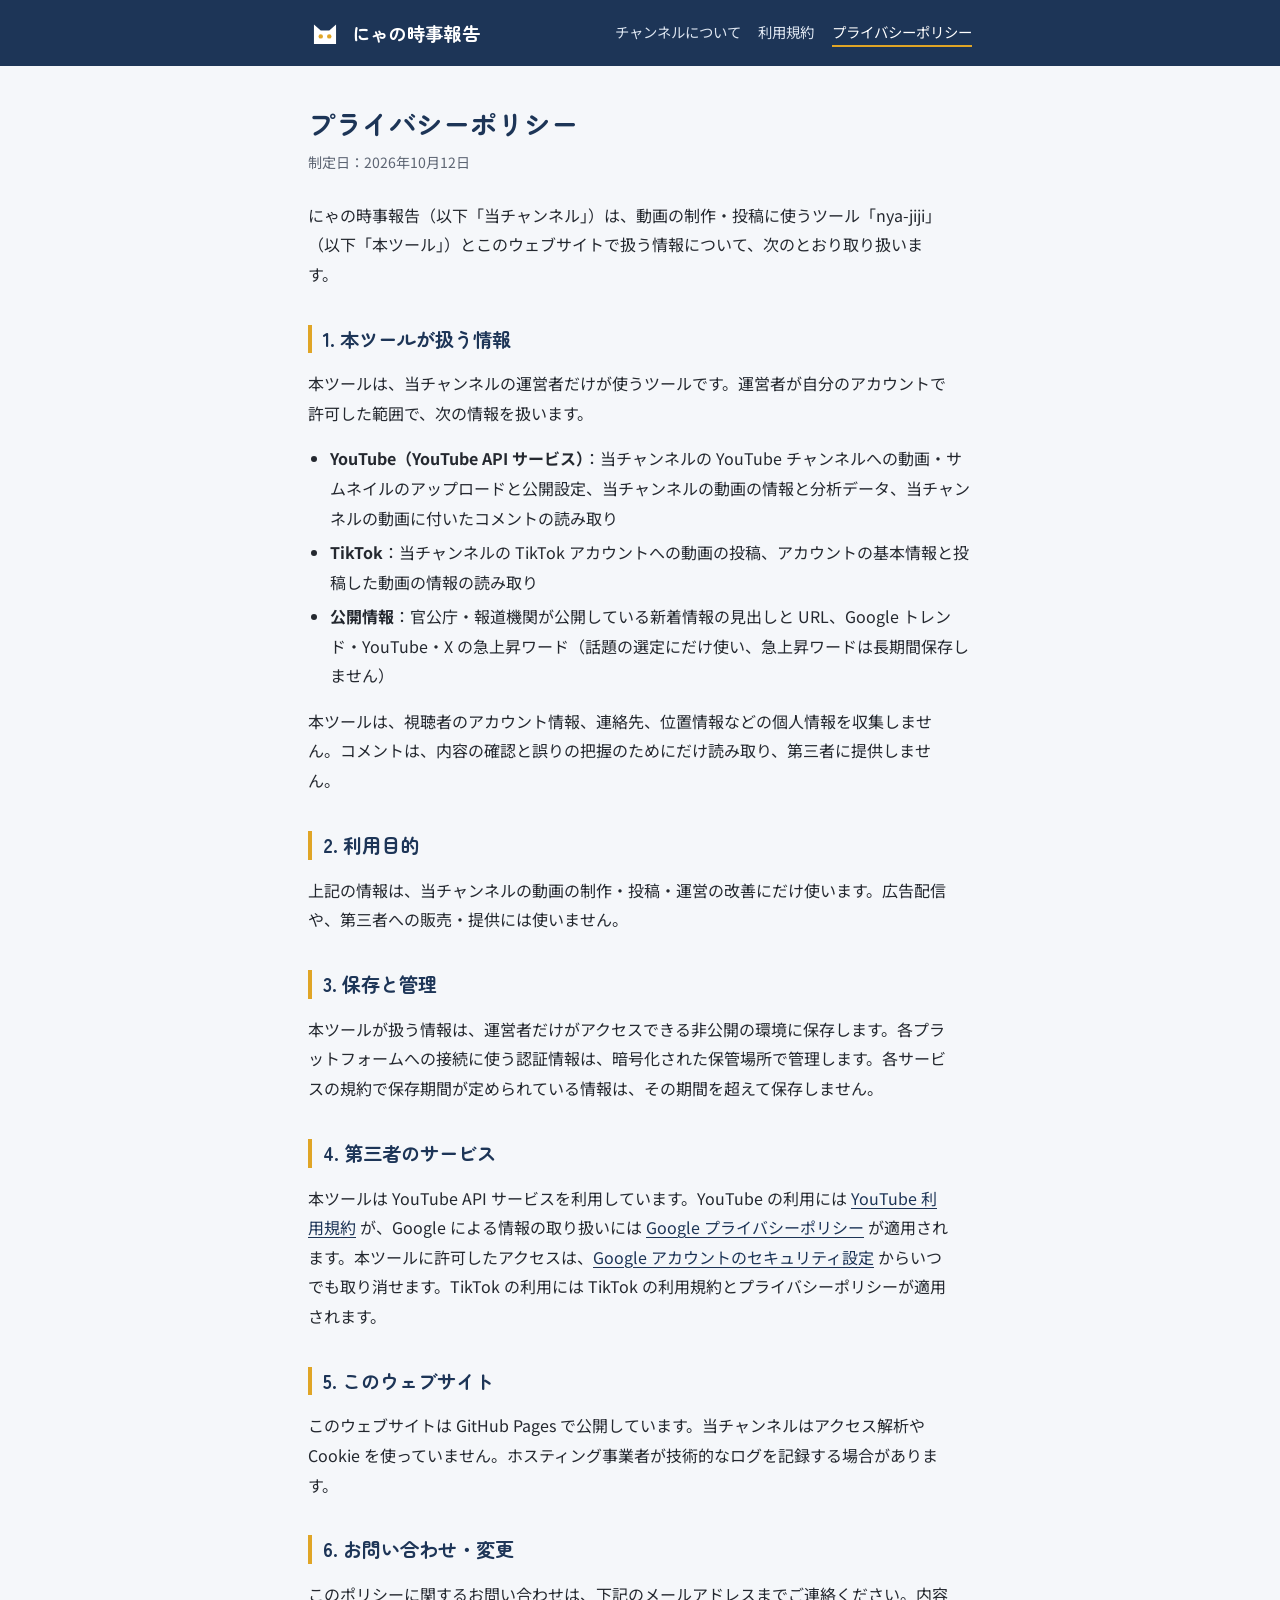
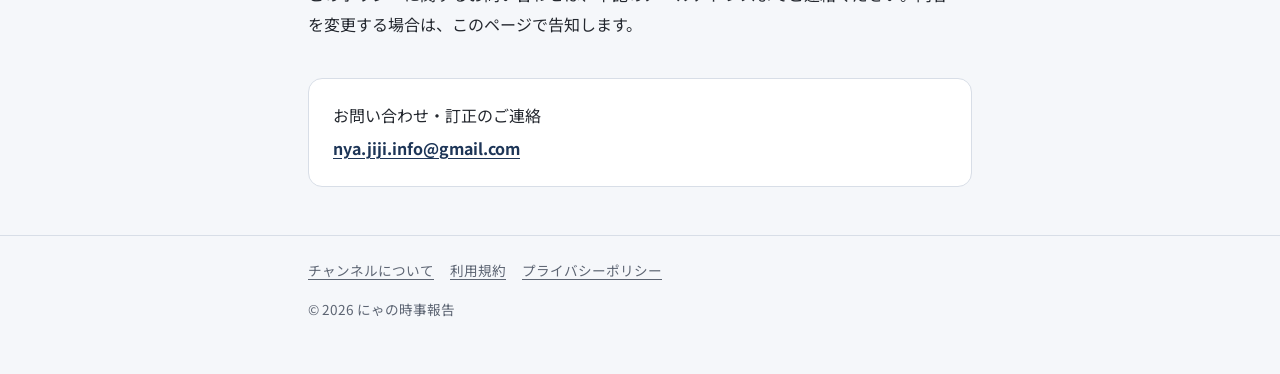
==== privacy.html @ 270d0b6d "Add files via upload" ====
<!doctype html>
<html lang="ja">
<head>
<meta charset="utf-8">
<meta name="viewport" content="width=device-width, initial-scale=1">
<title>プライバシーポリシー｜にゃの時事報告</title>
<meta name="description" content="にゃの時事報告：官公庁の発表やニュースが、暮らしにどう関わるかを解説するチャンネルです。">
<link rel="preconnect" href="https://fonts.googleapis.com">
<link rel="preconnect" href="https://fonts.gstatic.com" crossorigin>
<link href="https://fonts.googleapis.com/css2?family=Noto+Sans+JP:wght@400;700&family=Zen+Maru+Gothic:wght@700&display=swap" rel="stylesheet">
<link rel="stylesheet" href="style.css">
</head>
<body>
<header class="site"><div class="wrap">
<a class="logo" href="./"><svg viewBox="0 0 40 40" aria-hidden="true"><path d="M7 33V10l8 7h10l8-7v23z" fill="#fff"/><circle cx="15" cy="24" r="2.6" fill="#e0a526"/><circle cx="25" cy="24" r="2.6" fill="#e0a526"/></svg>にゃの時事報告</a>
<nav class="site" aria-label="サイト内">
<a href="./">チャンネルについて</a><a href="terms.html">利用規約</a><a href="privacy.html" aria-current="page">プライバシーポリシー</a>
</nav>
</div></header>
<main><div class="wrap">
<h1 class="page">プライバシーポリシー</h1>
<p class="updated">制定日：2026年10月12日</p>
<p>にゃの時事報告（以下「当チャンネル」）は、動画の制作・投稿に使うツール「nya-jiji」（以下「本ツール」）とこのウェブサイトで扱う情報について、次のとおり取り扱います。</p>

<h2>1. 本ツールが扱う情報</h2>
<p>本ツールは、当チャンネルの運営者だけが使うツールです。運営者が自分のアカウントで許可した範囲で、次の情報を扱います。</p>
<ul>
<li><strong>YouTube（YouTube API サービス）</strong>：当チャンネルの YouTube チャンネルへの動画・サムネイルのアップロードと公開設定、当チャンネルの動画の情報と分析データ、当チャンネルの動画に付いたコメントの読み取り</li>
<li><strong>TikTok</strong>：当チャンネルの TikTok アカウントへの動画の投稿、アカウントの基本情報と投稿した動画の情報の読み取り</li>
<li><strong>公開情報</strong>：官公庁・報道機関が公開している新着情報の見出しと URL、Google トレンド・YouTube・X の急上昇ワード（話題の選定にだけ使い、急上昇ワードは長期間保存しません）</li>
</ul>
<p>本ツールは、視聴者のアカウント情報、連絡先、位置情報などの個人情報を収集しません。コメントは、内容の確認と誤りの把握のためにだけ読み取り、第三者に提供しません。</p>

<h2>2. 利用目的</h2>
<p>上記の情報は、当チャンネルの動画の制作・投稿・運営の改善にだけ使います。広告配信や、第三者への販売・提供には使いません。</p>

<h2>3. 保存と管理</h2>
<p>本ツールが扱う情報は、運営者だけがアクセスできる非公開の環境に保存します。各プラットフォームへの接続に使う認証情報は、暗号化された保管場所で管理します。各サービスの規約で保存期間が定められている情報は、その期間を超えて保存しません。</p>

<h2>4. 第三者のサービス</h2>
<p>本ツールは YouTube API サービスを利用しています。YouTube の利用には <a href="https://www.youtube.com/t/terms">YouTube 利用規約</a> が、Google による情報の取り扱いには <a href="https://policies.google.com/privacy">Google プライバシーポリシー</a> が適用されます。本ツールに許可したアクセスは、<a href="https://security.google.com/settings/security/permissions">Google アカウントのセキュリティ設定</a> からいつでも取り消せます。TikTok の利用には TikTok の利用規約とプライバシーポリシーが適用されます。</p>

<h2>5. このウェブサイト</h2>
<p>このウェブサイトは GitHub Pages で公開しています。当チャンネルはアクセス解析や Cookie を使っていません。ホスティング事業者が技術的なログを記録する場合があります。</p>

<h2>6. お問い合わせ・変更</h2>
<p>このポリシーに関するお問い合わせは、下記のメールアドレスまでご連絡ください。内容を変更する場合は、このページで告知します。</p>
<section class="contact" aria-label="お問い合わせ">
<p>お問い合わせ・訂正のご連絡</p>
<p class="mail"><a href="mailto:nya.jiji.info@gmail.com">nya.jiji.info@gmail.com</a></p>
</section>
</div></main>
<footer class="site"><div class="wrap">
<a href="./">チャンネルについて</a><a href="terms.html">利用規約</a><a href="privacy.html">プライバシーポリシー</a>
<p>© 2026 にゃの時事報告</p>
</div></footer>
</body>
</html>
---- style.css ----
:root {
  --ink: #1d3557;      /* 見出し・ロゴ：信頼感のある藍 */
  --text: #24282f;
  --muted: #5d6573;
  --paper: #f5f7fa;
  --card: #ffffff;
  --line: #d8dee7;
  --eye: #e0a526;      /* 猫の目の琥珀色。強調は1か所だけに使う */
  --radius: 14px;
}
* { box-sizing: border-box; }
html { -webkit-text-size-adjust: 100%; }
body {
  margin: 0;
  background: var(--paper);
  color: var(--text);
  font-family: "Noto Sans JP", "Hiragino Sans", "Hiragino Kaku Gothic ProN", Meiryo, sans-serif;
  font-size: 16px;
  line-height: 1.85;
}
a { color: var(--ink); text-underline-offset: 3px; }
a:focus-visible { outline: 3px solid var(--eye); outline-offset: 2px; border-radius: 4px; }
.wrap { max-width: 44rem; margin: 0 auto; padding: 0 1.25rem; }

header.site { background: var(--ink); color: #fff; }
header.site .wrap { display: flex; align-items: center; justify-content: space-between; gap: 1rem; padding-top: 1rem; padding-bottom: 1rem; flex-wrap: wrap; }
.logo { display: flex; align-items: center; gap: .6rem; color: #fff; text-decoration: none; font-family: "Zen Maru Gothic", "Noto Sans JP", sans-serif; font-weight: 700; font-size: 1.15rem; letter-spacing: .02em; }
.logo svg { width: 34px; height: 34px; flex: none; }
nav.site { display: flex; flex-wrap: wrap; gap: .2rem 1.1rem; }
nav.site a { color: #dfe7f2; text-decoration: none; font-size: .9rem; white-space: nowrap; }
nav.site a[aria-current="page"] { color: #fff; border-bottom: 2px solid var(--eye); }

.hero { padding: 3.2rem 0 2.4rem; }
.hero h1 { font-family: "Zen Maru Gothic", "Noto Sans JP", sans-serif; font-size: clamp(1.9rem, 6vw, 2.6rem); line-height: 1.35; color: var(--ink); margin: 0 0 1rem; }
.hero p { font-size: 1.05rem; color: var(--muted); margin: 0; max-width: 34em; }

main { padding-bottom: 3rem; }
h1.page { font-family: "Zen Maru Gothic", "Noto Sans JP", sans-serif; color: var(--ink); font-size: 1.7rem; line-height: 1.4; margin: 2.4rem 0 .4rem; }
.updated { color: var(--muted); font-size: .88rem; margin: 0 0 1.6rem; }
h2 { font-family: "Zen Maru Gothic", "Noto Sans JP", sans-serif; color: var(--ink); font-size: 1.2rem; margin: 2.2rem 0 .6rem; padding-left: .7rem; border-left: 4px solid var(--eye); line-height: 1.5; }
p, li { max-width: 40em; }
ul, ol { padding-left: 1.4rem; }
li { margin: .3rem 0; }

.promise { background: var(--card); border: 1px solid var(--line); border-radius: var(--radius); padding: 1.4rem 1.5rem; margin: 1.8rem 0; }
.promise h2 { margin-top: 0; }

.contact { background: var(--card); border: 1px solid var(--line); border-radius: var(--radius); padding: 1.2rem 1.5rem; margin-top: 2.4rem; }
.contact p { margin: .2rem 0; }
.mail { font-weight: 700; word-break: break-all; }

footer.site { border-top: 1px solid var(--line); color: var(--muted); font-size: .85rem; padding: 1.4rem 0 2.4rem; }
footer.site a { color: var(--muted); margin-right: 1rem; }
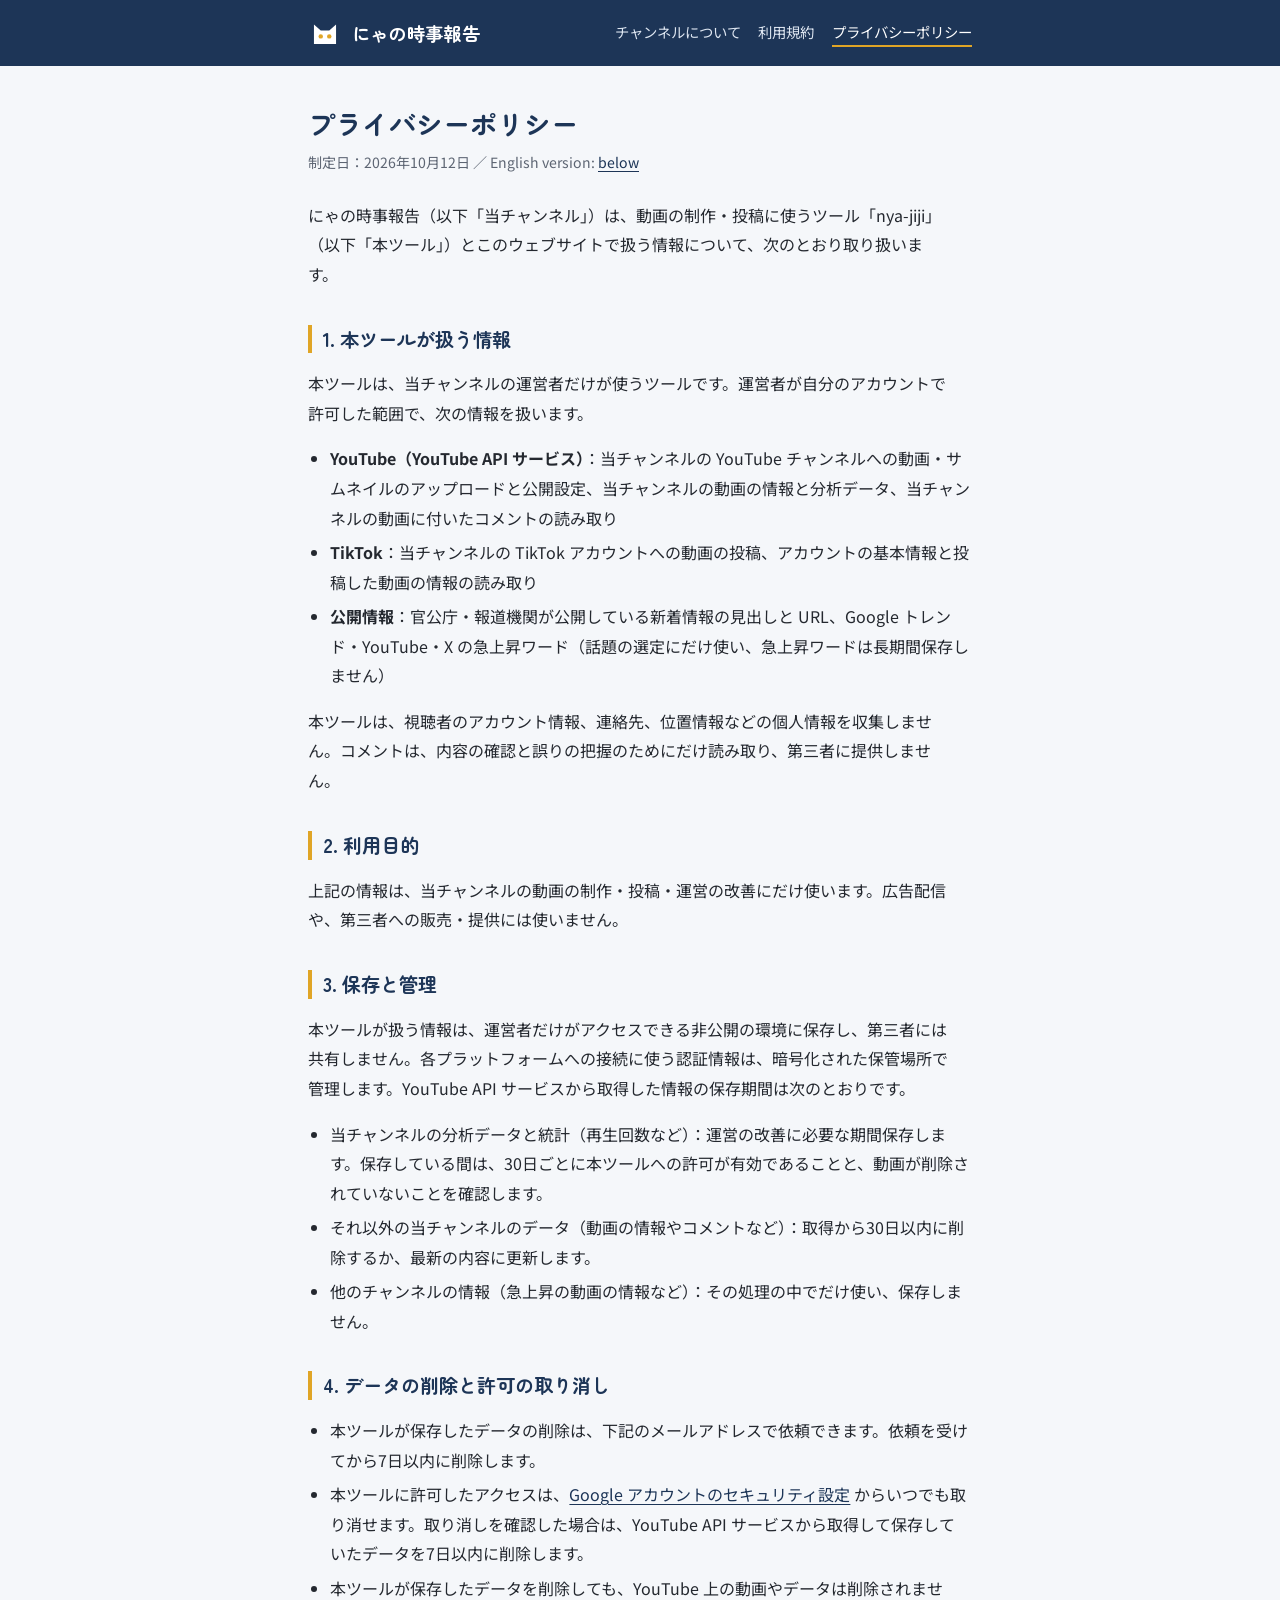
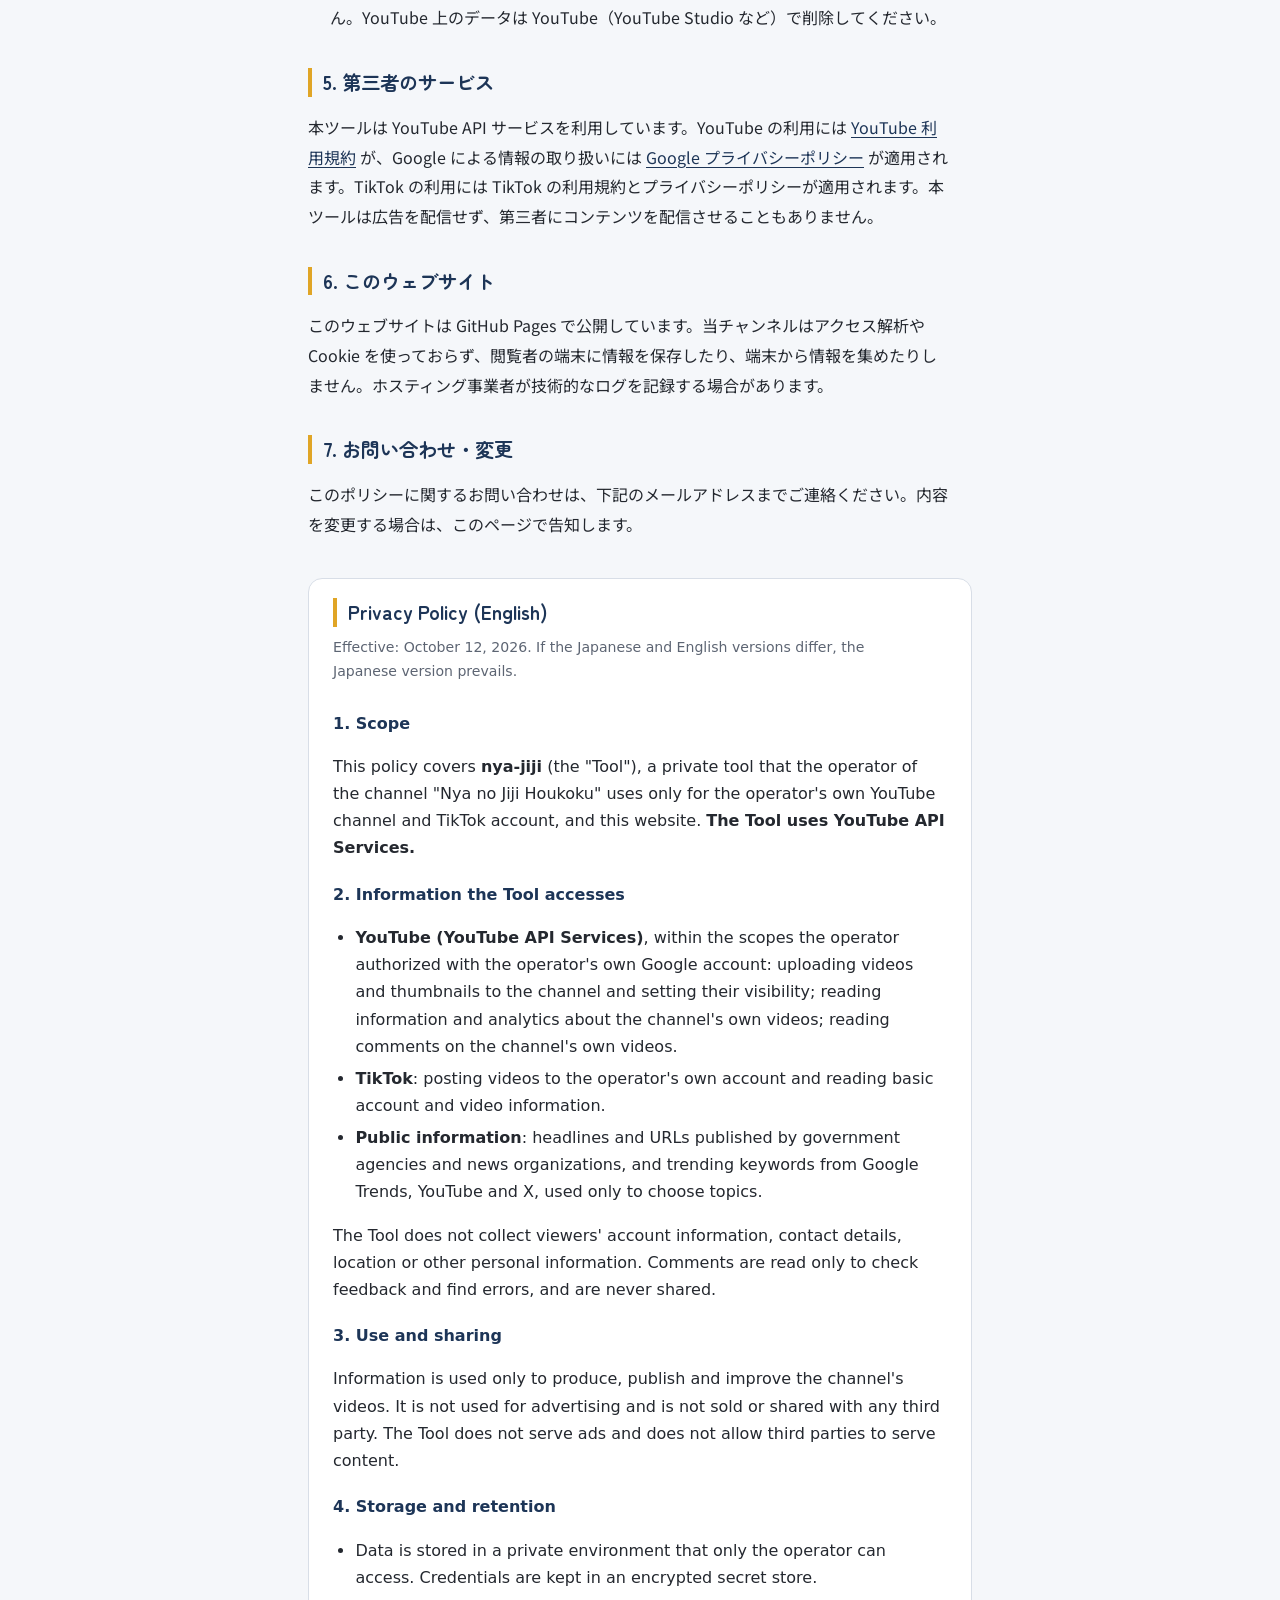
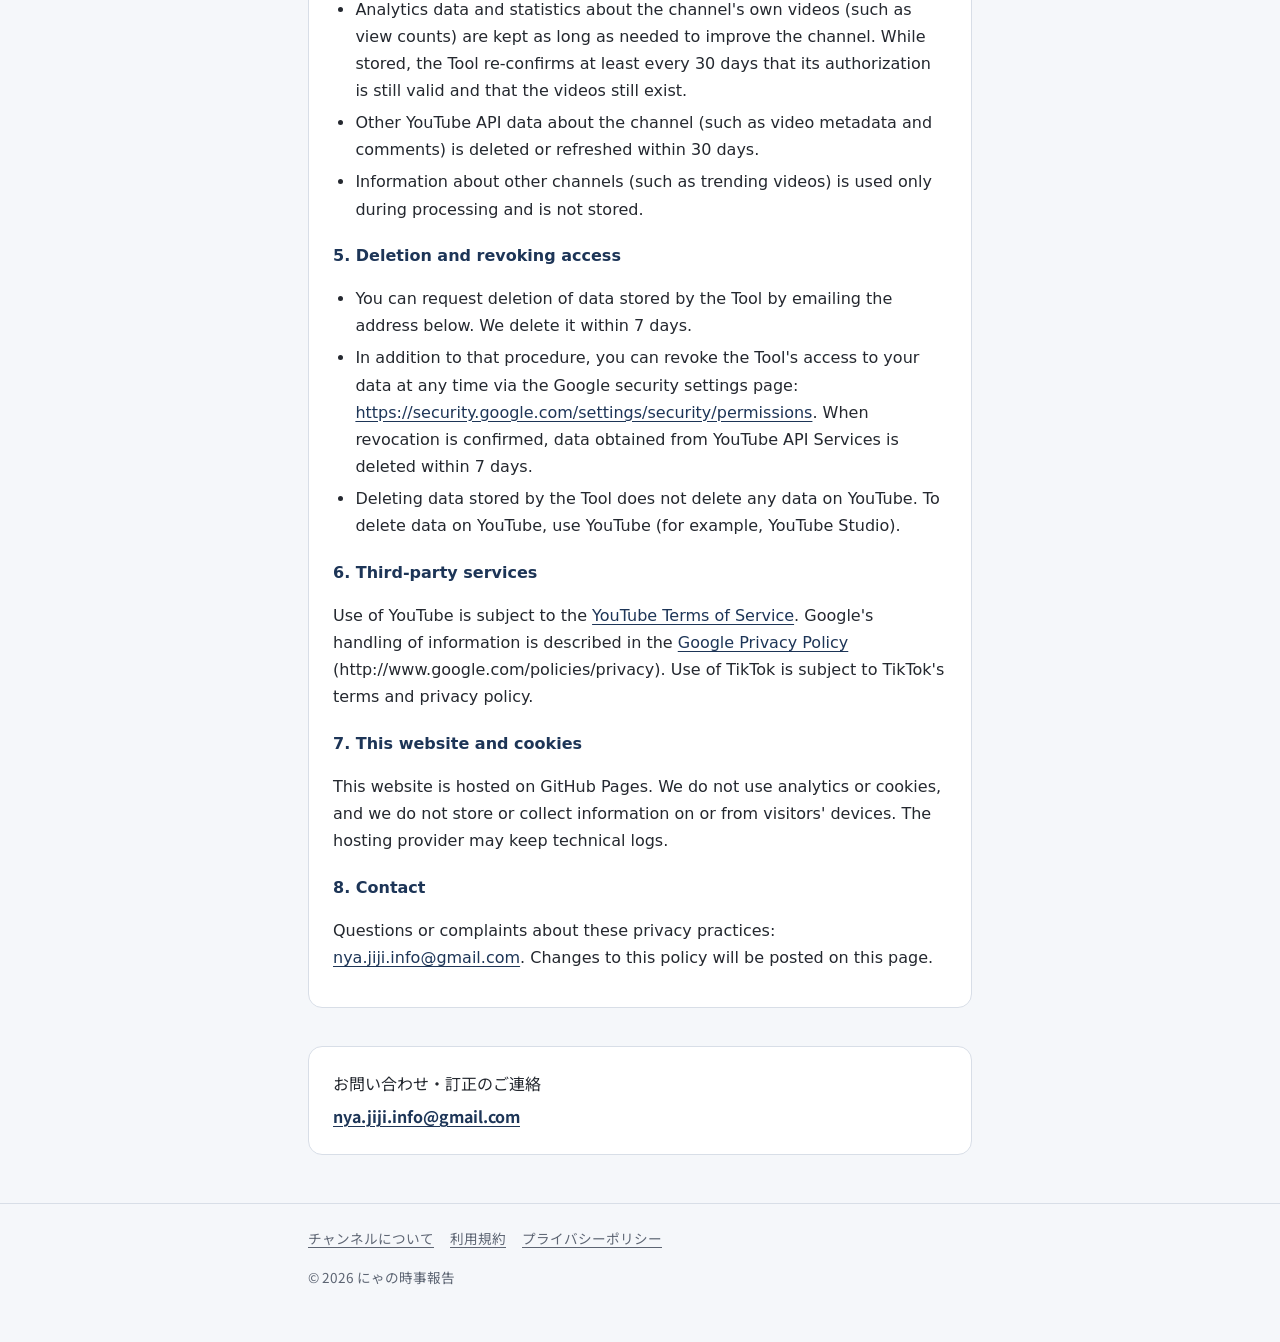
==== commit 7faa6e1e: "Add files via upload" ====
--- a/privacy.html
+++ b/privacy.html
@@ -19,7 +19,7 @@
 </div></header>
 <main><div class="wrap">
 <h1 class="page">プライバシーポリシー</h1>
-<p class="updated">制定日：2026年10月12日</p>
+<p class="updated">制定日：2026年10月12日 ／ English version: <a href="#en">below</a></p>
 <p>にゃの時事報告（以下「当チャンネル」）は、動画の制作・投稿に使うツール「nya-jiji」（以下「本ツール」）とこのウェブサイトで扱う情報について、次のとおり取り扱います。</p>
 
 <h2>1. 本ツールが扱う情報</h2>
@@ -35,16 +35,62 @@
 <p>上記の情報は、当チャンネルの動画の制作・投稿・運営の改善にだけ使います。広告配信や、第三者への販売・提供には使いません。</p>
 
 <h2>3. 保存と管理</h2>
-<p>本ツールが扱う情報は、運営者だけがアクセスできる非公開の環境に保存します。各プラットフォームへの接続に使う認証情報は、暗号化された保管場所で管理します。各サービスの規約で保存期間が定められている情報は、その期間を超えて保存しません。</p>
+<p>本ツールが扱う情報は、運営者だけがアクセスできる非公開の環境に保存し、第三者には共有しません。各プラットフォームへの接続に使う認証情報は、暗号化された保管場所で管理します。YouTube API サービスから取得した情報の保存期間は次のとおりです。</p>
+<ul>
+<li>当チャンネルの分析データと統計（再生回数など）：運営の改善に必要な期間保存します。保存している間は、30日ごとに本ツールへの許可が有効であることと、動画が削除されていないことを確認します。</li>
+<li>それ以外の当チャンネルのデータ（動画の情報やコメントなど）：取得から30日以内に削除するか、最新の内容に更新します。</li>
+<li>他のチャンネルの情報（急上昇の動画の情報など）：その処理の中でだけ使い、保存しません。</li>
+</ul>
 
-<h2>4. 第三者のサービス</h2>
-<p>本ツールは YouTube API サービスを利用しています。YouTube の利用には <a href="https://www.youtube.com/t/terms">YouTube 利用規約</a> が、Google による情報の取り扱いには <a href="https://policies.google.com/privacy">Google プライバシーポリシー</a> が適用されます。本ツールに許可したアクセスは、<a href="https://security.google.com/settings/security/permissions">Google アカウントのセキュリティ設定</a> からいつでも取り消せます。TikTok の利用には TikTok の利用規約とプライバシーポリシーが適用されます。</p>
+<h2>4. データの削除と許可の取り消し</h2>
+<ul>
+<li>本ツールが保存したデータの削除は、下記のメールアドレスで依頼できます。依頼を受けてから7日以内に削除します。</li>
+<li>本ツールに許可したアクセスは、<a href="https://security.google.com/settings/security/permissions">Google アカウントのセキュリティ設定</a> からいつでも取り消せます。取り消しを確認した場合は、YouTube API サービスから取得して保存していたデータを7日以内に削除します。</li>
+<li>本ツールが保存したデータを削除しても、YouTube 上の動画やデータは削除されません。YouTube 上のデータは YouTube（YouTube Studio など）で削除してください。</li>
+</ul>
 
-<h2>5. このウェブサイト</h2>
-<p>このウェブサイトは GitHub Pages で公開しています。当チャンネルはアクセス解析や Cookie を使っていません。ホスティング事業者が技術的なログを記録する場合があります。</p>
+<h2>5. 第三者のサービス</h2>
+<p>本ツールは YouTube API サービスを利用しています。YouTube の利用には <a href="https://www.youtube.com/t/terms">YouTube 利用規約</a> が、Google による情報の取り扱いには <a href="https://policies.google.com/privacy">Google プライバシーポリシー</a> が適用されます。TikTok の利用には TikTok の利用規約とプライバシーポリシーが適用されます。本ツールは広告を配信せず、第三者にコンテンツを配信させることもありません。</p>
 
-<h2>6. お問い合わせ・変更</h2>
+<h2>6. このウェブサイト</h2>
+<p>このウェブサイトは GitHub Pages で公開しています。当チャンネルはアクセス解析や Cookie を使っておらず、閲覧者の端末に情報を保存したり、端末から情報を集めたりしません。ホスティング事業者が技術的なログを記録する場合があります。</p>
+
+<h2>7. お問い合わせ・変更</h2>
 <p>このポリシーに関するお問い合わせは、下記のメールアドレスまでご連絡ください。内容を変更する場合は、このページで告知します。</p>
+<section class="en" lang="en" id="en" aria-labelledby="privacy-en">
+<h2 id="privacy-en">Privacy Policy (English)</h2>
+<p class="updated">Effective: October 12, 2026. If the Japanese and English versions differ, the Japanese version prevails.</p>
+<h3>1. Scope</h3>
+<p>This policy covers <strong>nya-jiji</strong> (the "Tool"), a private tool that the operator of the channel "Nya no Jiji Houkoku" uses only for the operator's own YouTube channel and TikTok account, and this website. <strong>The Tool uses YouTube API Services.</strong></p>
+<h3>2. Information the Tool accesses</h3>
+<ul>
+<li><strong>YouTube (YouTube API Services)</strong>, within the scopes the operator authorized with the operator's own Google account: uploading videos and thumbnails to the channel and setting their visibility; reading information and analytics about the channel's own videos; reading comments on the channel's own videos.</li>
+<li><strong>TikTok</strong>: posting videos to the operator's own account and reading basic account and video information.</li>
+<li><strong>Public information</strong>: headlines and URLs published by government agencies and news organizations, and trending keywords from Google Trends, YouTube and X, used only to choose topics.</li>
+</ul>
+<p>The Tool does not collect viewers' account information, contact details, location or other personal information. Comments are read only to check feedback and find errors, and are never shared.</p>
+<h3>3. Use and sharing</h3>
+<p>Information is used only to produce, publish and improve the channel's videos. It is not used for advertising and is not sold or shared with any third party. The Tool does not serve ads and does not allow third parties to serve content.</p>
+<h3>4. Storage and retention</h3>
+<ul>
+<li>Data is stored in a private environment that only the operator can access. Credentials are kept in an encrypted secret store.</li>
+<li>Analytics data and statistics about the channel's own videos (such as view counts) are kept as long as needed to improve the channel. While stored, the Tool re-confirms at least every 30 days that its authorization is still valid and that the videos still exist.</li>
+<li>Other YouTube API data about the channel (such as video metadata and comments) is deleted or refreshed within 30 days.</li>
+<li>Information about other channels (such as trending videos) is used only during processing and is not stored.</li>
+</ul>
+<h3>5. Deletion and revoking access</h3>
+<ul>
+<li>You can request deletion of data stored by the Tool by emailing the address below. We delete it within 7 days.</li>
+<li>In addition to that procedure, you can revoke the Tool's access to your data at any time via the Google security settings page: <a href="https://security.google.com/settings/security/permissions">https://security.google.com/settings/security/permissions</a>. When revocation is confirmed, data obtained from YouTube API Services is deleted within 7 days.</li>
+<li>Deleting data stored by the Tool does not delete any data on YouTube. To delete data on YouTube, use YouTube (for example, YouTube Studio).</li>
+</ul>
+<h3>6. Third-party services</h3>
+<p>Use of YouTube is subject to the <a href="https://www.youtube.com/t/terms">YouTube Terms of Service</a>. Google's handling of information is described in the <a href="https://policies.google.com/privacy">Google Privacy Policy</a> (http://www.google.com/policies/privacy). Use of TikTok is subject to TikTok's terms and privacy policy.</p>
+<h3>7. This website and cookies</h3>
+<p>This website is hosted on GitHub Pages. We do not use analytics or cookies, and we do not store or collect information on or from visitors' devices. The hosting provider may keep technical logs.</p>
+<h3>8. Contact</h3>
+<p>Questions or complaints about these privacy practices: <a href="mailto:nya.jiji.info@gmail.com">nya.jiji.info@gmail.com</a>. Changes to this policy will be posted on this page.</p>
+</section>
 <section class="contact" aria-label="お問い合わせ">
 <p>お問い合わせ・訂正のご連絡</p>
 <p class="mail"><a href="mailto:nya.jiji.info@gmail.com">nya.jiji.info@gmail.com</a></p>
--- a/style.css
+++ b/style.css
@@ -51,3 +51,11 @@
 
 footer.site { border-top: 1px solid var(--line); color: var(--muted); font-size: .85rem; padding: 1.4rem 0 2.4rem; }
 footer.site a { color: var(--muted); margin-right: 1rem; }
+
+.channel-link { margin-top: 1.2rem !important; }
+.channel-link a { display: inline-block; font-weight: 700; color: var(--ink); background: var(--card); border: 1px solid var(--line); border-radius: 999px; padding: .45rem 1.1rem; text-decoration: none; }
+.channel-link a:hover { border-color: var(--ink); }
+.en { overflow-wrap: anywhere; background: var(--card); border: 1px solid var(--line); border-radius: var(--radius); padding: 1.2rem 1.5rem; margin-top: 2.4rem; font-family: system-ui, -apple-system, "Segoe UI", Roboto, "Noto Sans JP", sans-serif; line-height: 1.7; }
+.en h2 { margin-top: 0; }
+.en h3 { color: var(--ink); font-size: 1rem; margin: 1.2rem 0 .3rem; }
+.en ol li { margin: .5rem 0; }
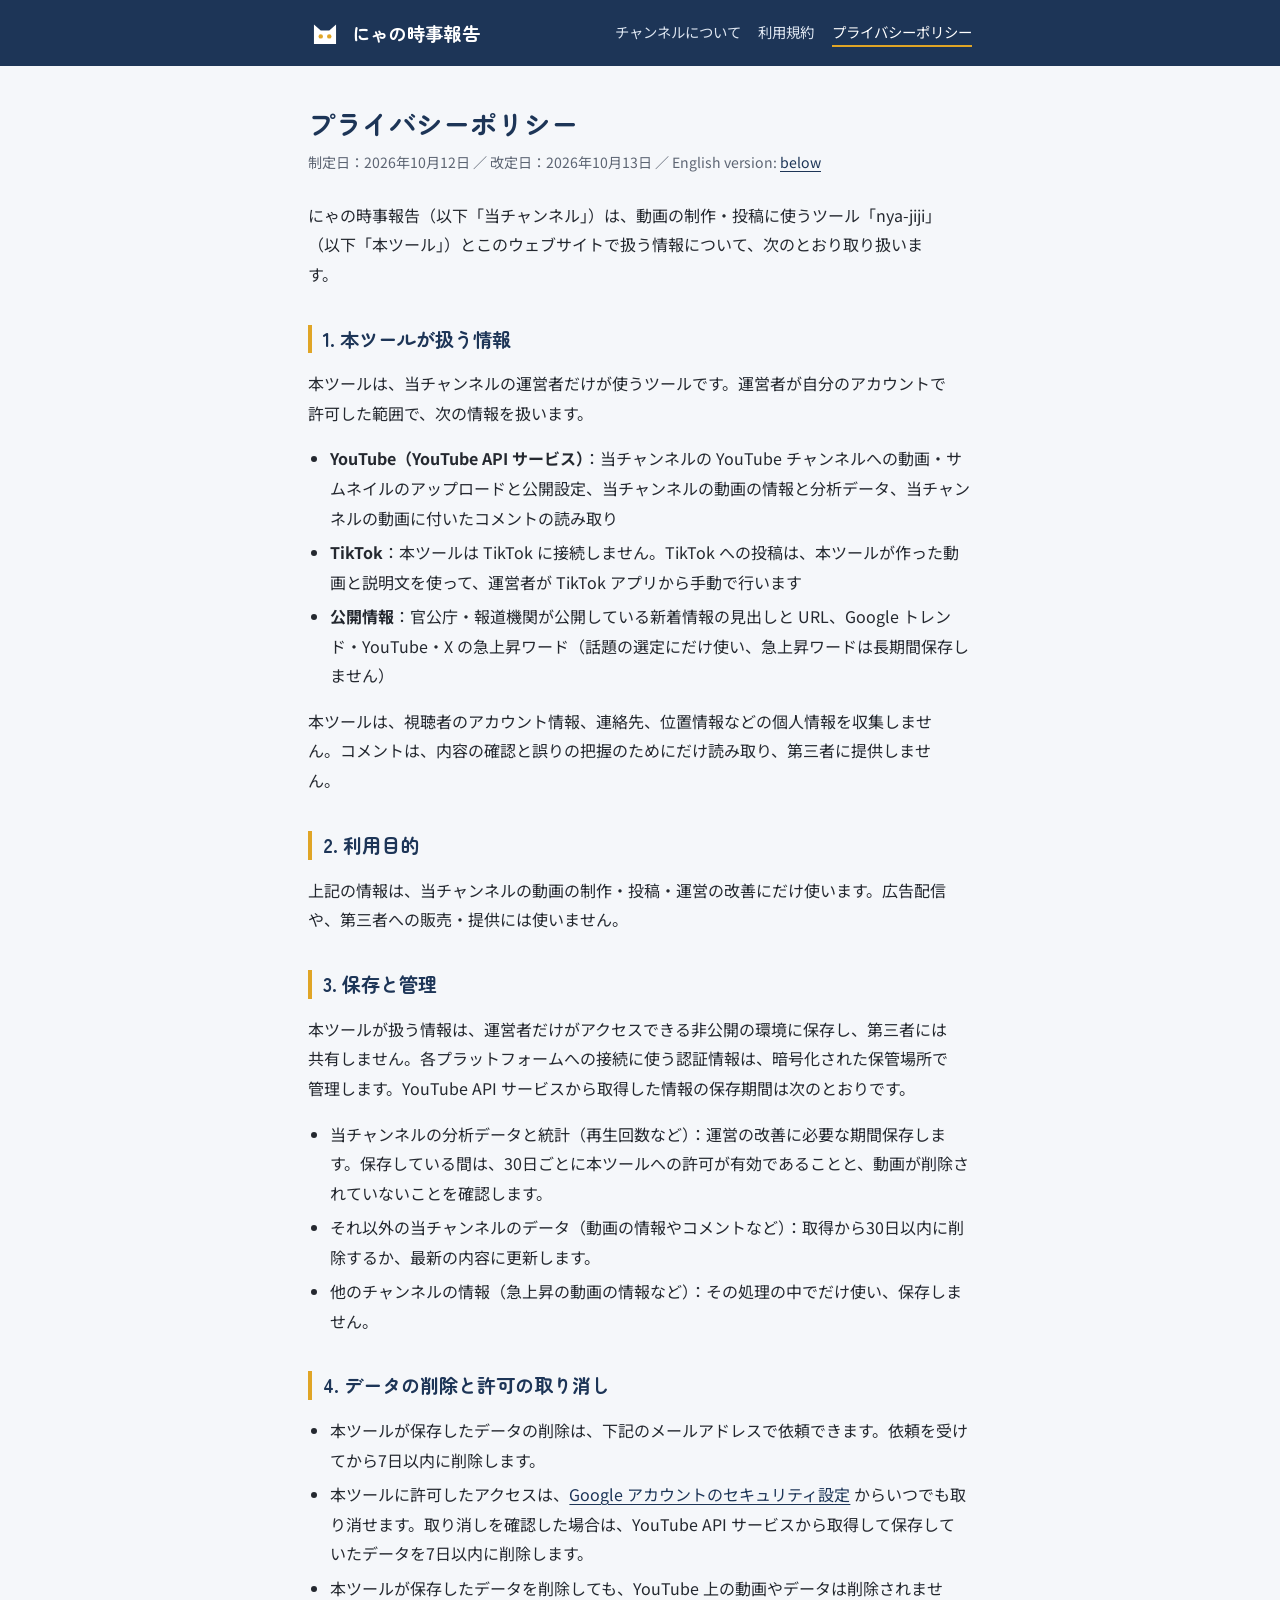
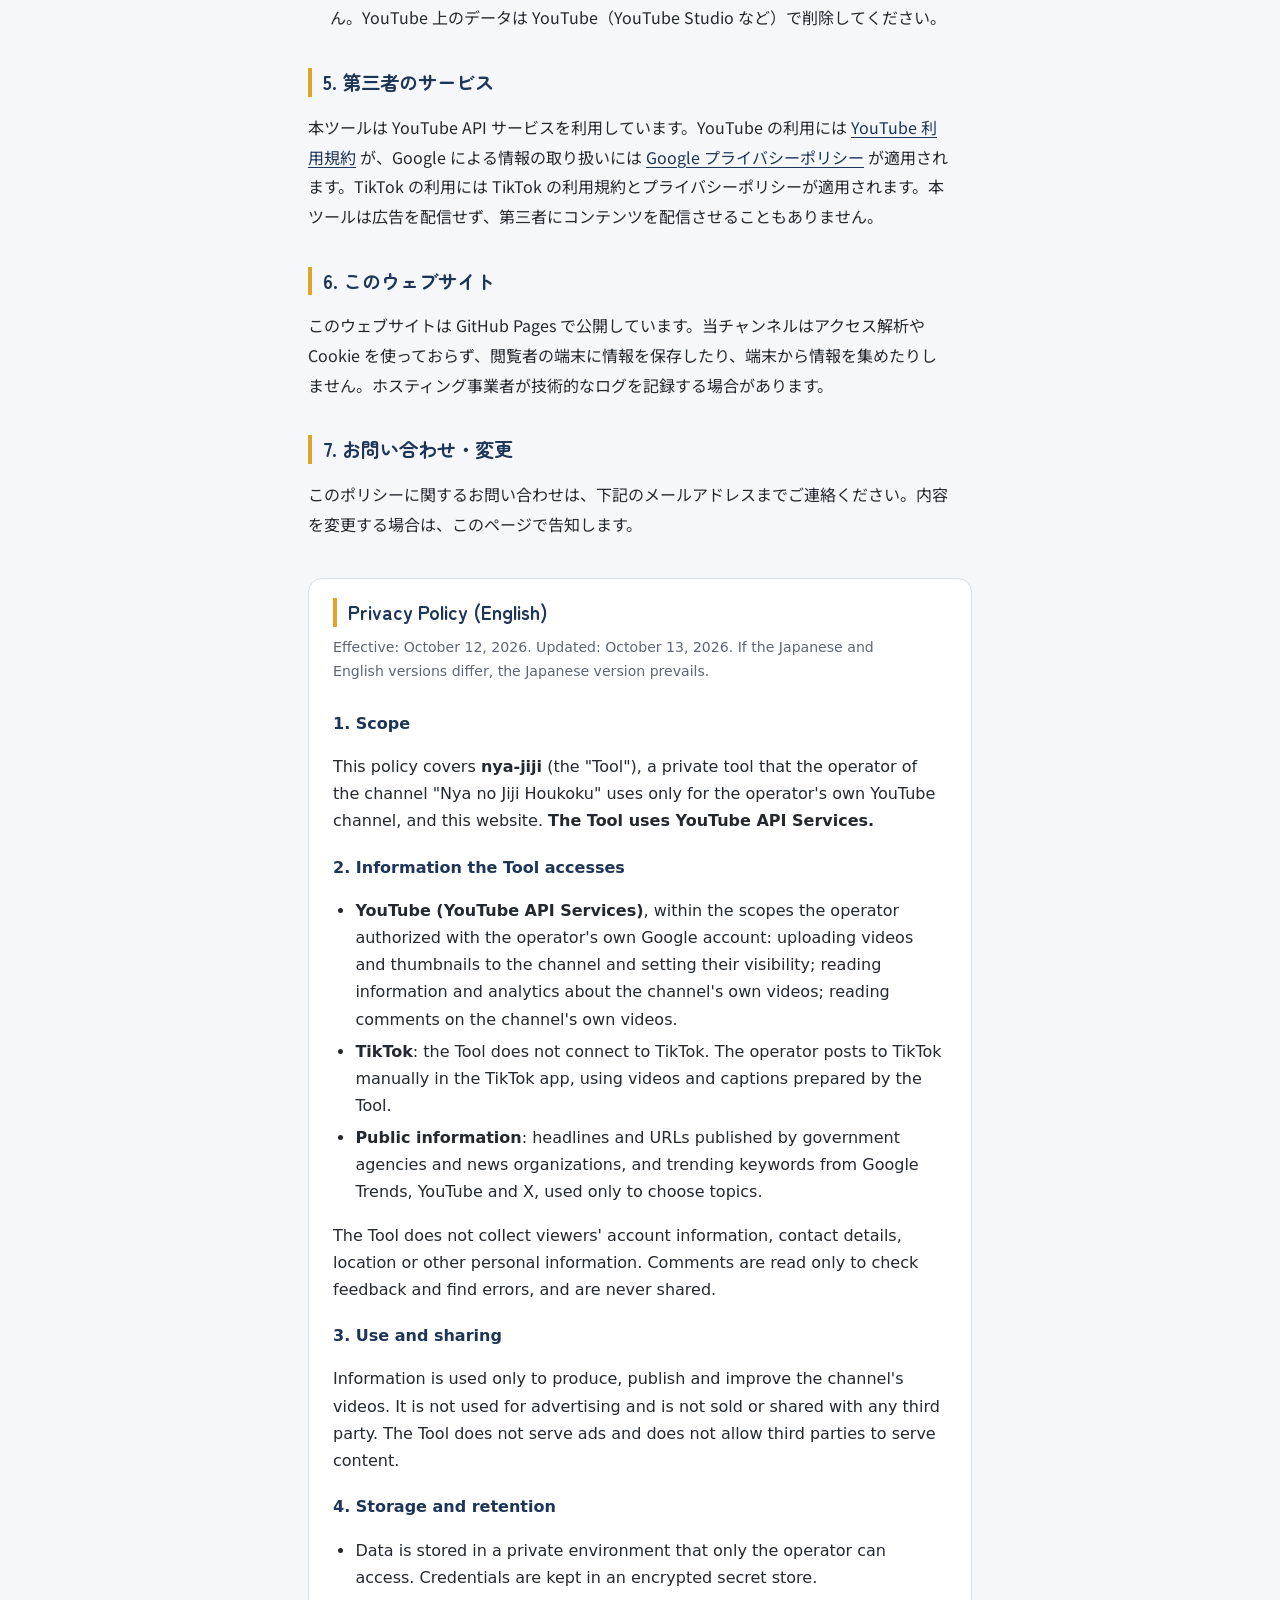
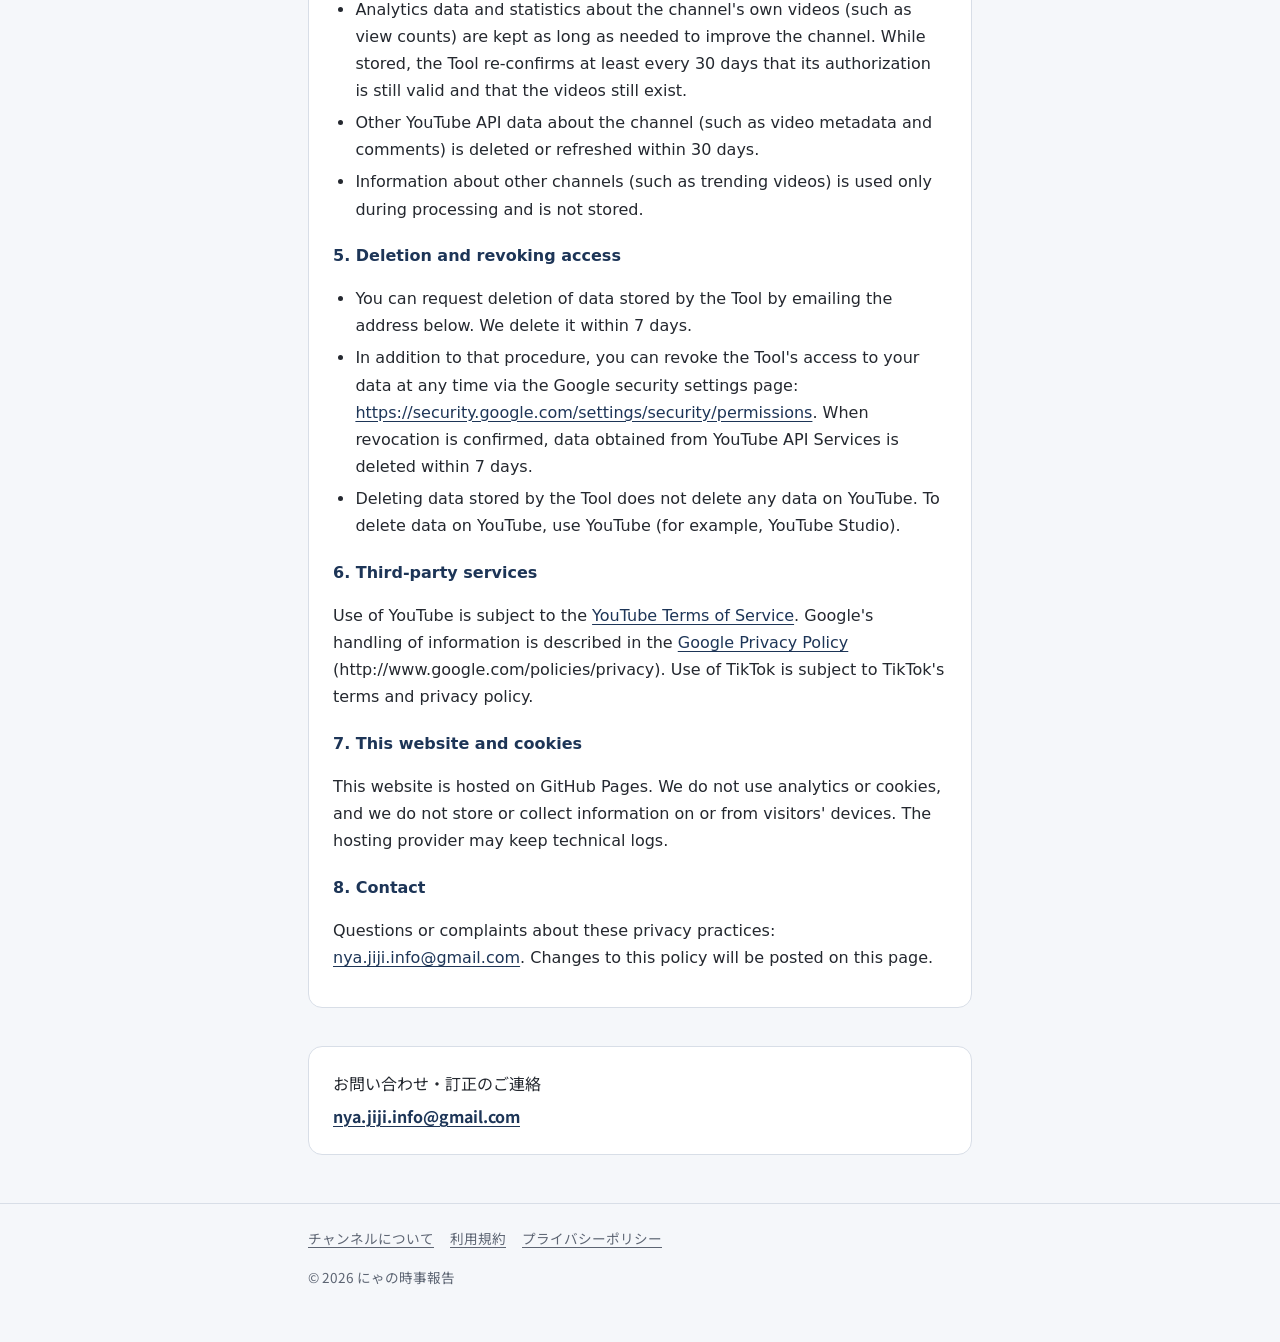
==== commit 356364a3: "Add files via upload" ====
--- a/privacy.html
+++ b/privacy.html
@@ -19,14 +19,14 @@
 </div></header>
 <main><div class="wrap">
 <h1 class="page">プライバシーポリシー</h1>
-<p class="updated">制定日：2026年10月12日 ／ English version: <a href="#en">below</a></p>
+<p class="updated">制定日：2026年10月12日 ／ 改定日：2026年10月13日 ／ English version: <a href="#en">below</a></p>
 <p>にゃの時事報告（以下「当チャンネル」）は、動画の制作・投稿に使うツール「nya-jiji」（以下「本ツール」）とこのウェブサイトで扱う情報について、次のとおり取り扱います。</p>
 
 <h2>1. 本ツールが扱う情報</h2>
 <p>本ツールは、当チャンネルの運営者だけが使うツールです。運営者が自分のアカウントで許可した範囲で、次の情報を扱います。</p>
 <ul>
 <li><strong>YouTube（YouTube API サービス）</strong>：当チャンネルの YouTube チャンネルへの動画・サムネイルのアップロードと公開設定、当チャンネルの動画の情報と分析データ、当チャンネルの動画に付いたコメントの読み取り</li>
-<li><strong>TikTok</strong>：当チャンネルの TikTok アカウントへの動画の投稿、アカウントの基本情報と投稿した動画の情報の読み取り</li>
+<li><strong>TikTok</strong>：本ツールは TikTok に接続しません。TikTok への投稿は、本ツールが作った動画と説明文を使って、運営者が TikTok アプリから手動で行います</li>
 <li><strong>公開情報</strong>：官公庁・報道機関が公開している新着情報の見出しと URL、Google トレンド・YouTube・X の急上昇ワード（話題の選定にだけ使い、急上昇ワードは長期間保存しません）</li>
 </ul>
 <p>本ツールは、視聴者のアカウント情報、連絡先、位置情報などの個人情報を収集しません。コメントは、内容の確認と誤りの把握のためにだけ読み取り、第三者に提供しません。</p>
@@ -59,13 +59,13 @@
 <p>このポリシーに関するお問い合わせは、下記のメールアドレスまでご連絡ください。内容を変更する場合は、このページで告知します。</p>
 <section class="en" lang="en" id="en" aria-labelledby="privacy-en">
 <h2 id="privacy-en">Privacy Policy (English)</h2>
-<p class="updated">Effective: October 12, 2026. If the Japanese and English versions differ, the Japanese version prevails.</p>
+<p class="updated">Effective: October 12, 2026. Updated: October 13, 2026. If the Japanese and English versions differ, the Japanese version prevails.</p>
 <h3>1. Scope</h3>
-<p>This policy covers <strong>nya-jiji</strong> (the "Tool"), a private tool that the operator of the channel "Nya no Jiji Houkoku" uses only for the operator's own YouTube channel and TikTok account, and this website. <strong>The Tool uses YouTube API Services.</strong></p>
+<p>This policy covers <strong>nya-jiji</strong> (the "Tool"), a private tool that the operator of the channel "Nya no Jiji Houkoku" uses only for the operator's own YouTube channel, and this website. <strong>The Tool uses YouTube API Services.</strong></p>
 <h3>2. Information the Tool accesses</h3>
 <ul>
 <li><strong>YouTube (YouTube API Services)</strong>, within the scopes the operator authorized with the operator's own Google account: uploading videos and thumbnails to the channel and setting their visibility; reading information and analytics about the channel's own videos; reading comments on the channel's own videos.</li>
-<li><strong>TikTok</strong>: posting videos to the operator's own account and reading basic account and video information.</li>
+<li><strong>TikTok</strong>: the Tool does not connect to TikTok. The operator posts to TikTok manually in the TikTok app, using videos and captions prepared by the Tool.</li>
 <li><strong>Public information</strong>: headlines and URLs published by government agencies and news organizations, and trending keywords from Google Trends, YouTube and X, used only to choose topics.</li>
 </ul>
 <p>The Tool does not collect viewers' account information, contact details, location or other personal information. Comments are read only to check feedback and find errors, and are never shared.</p>
